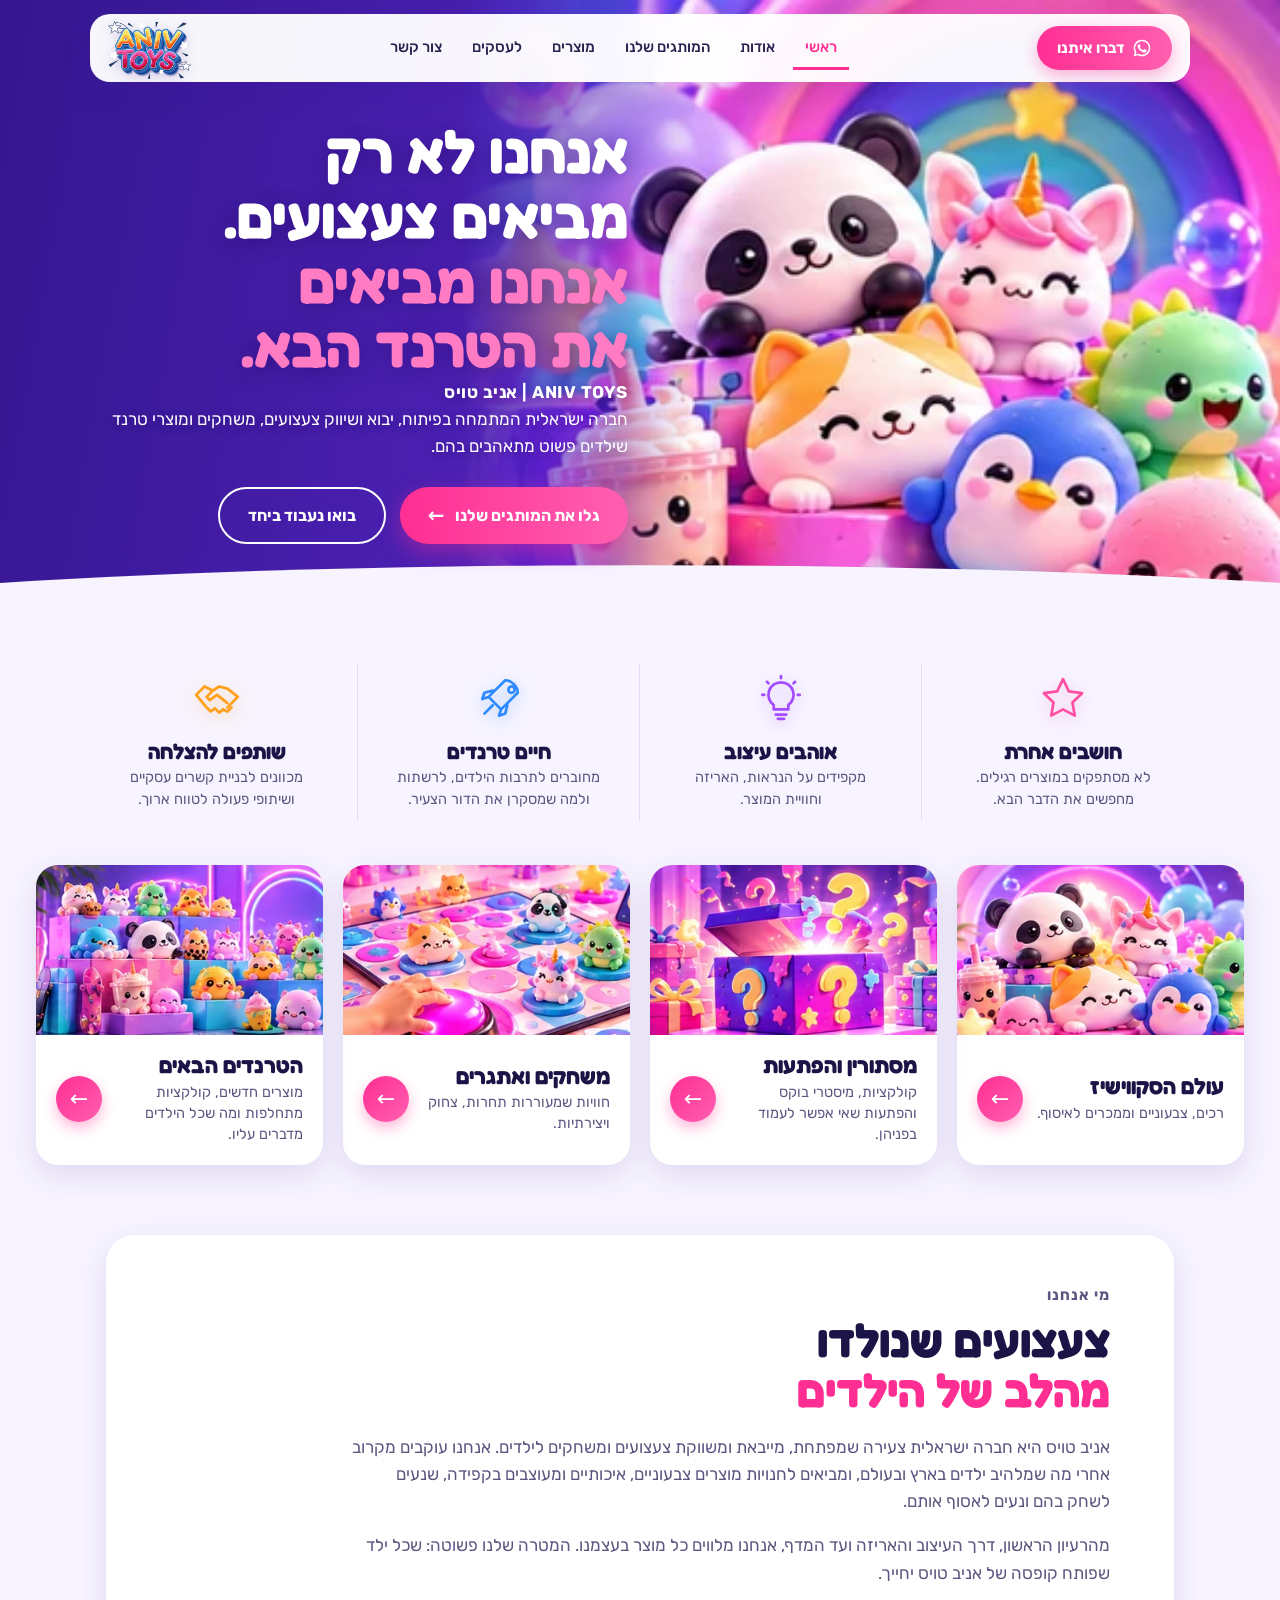
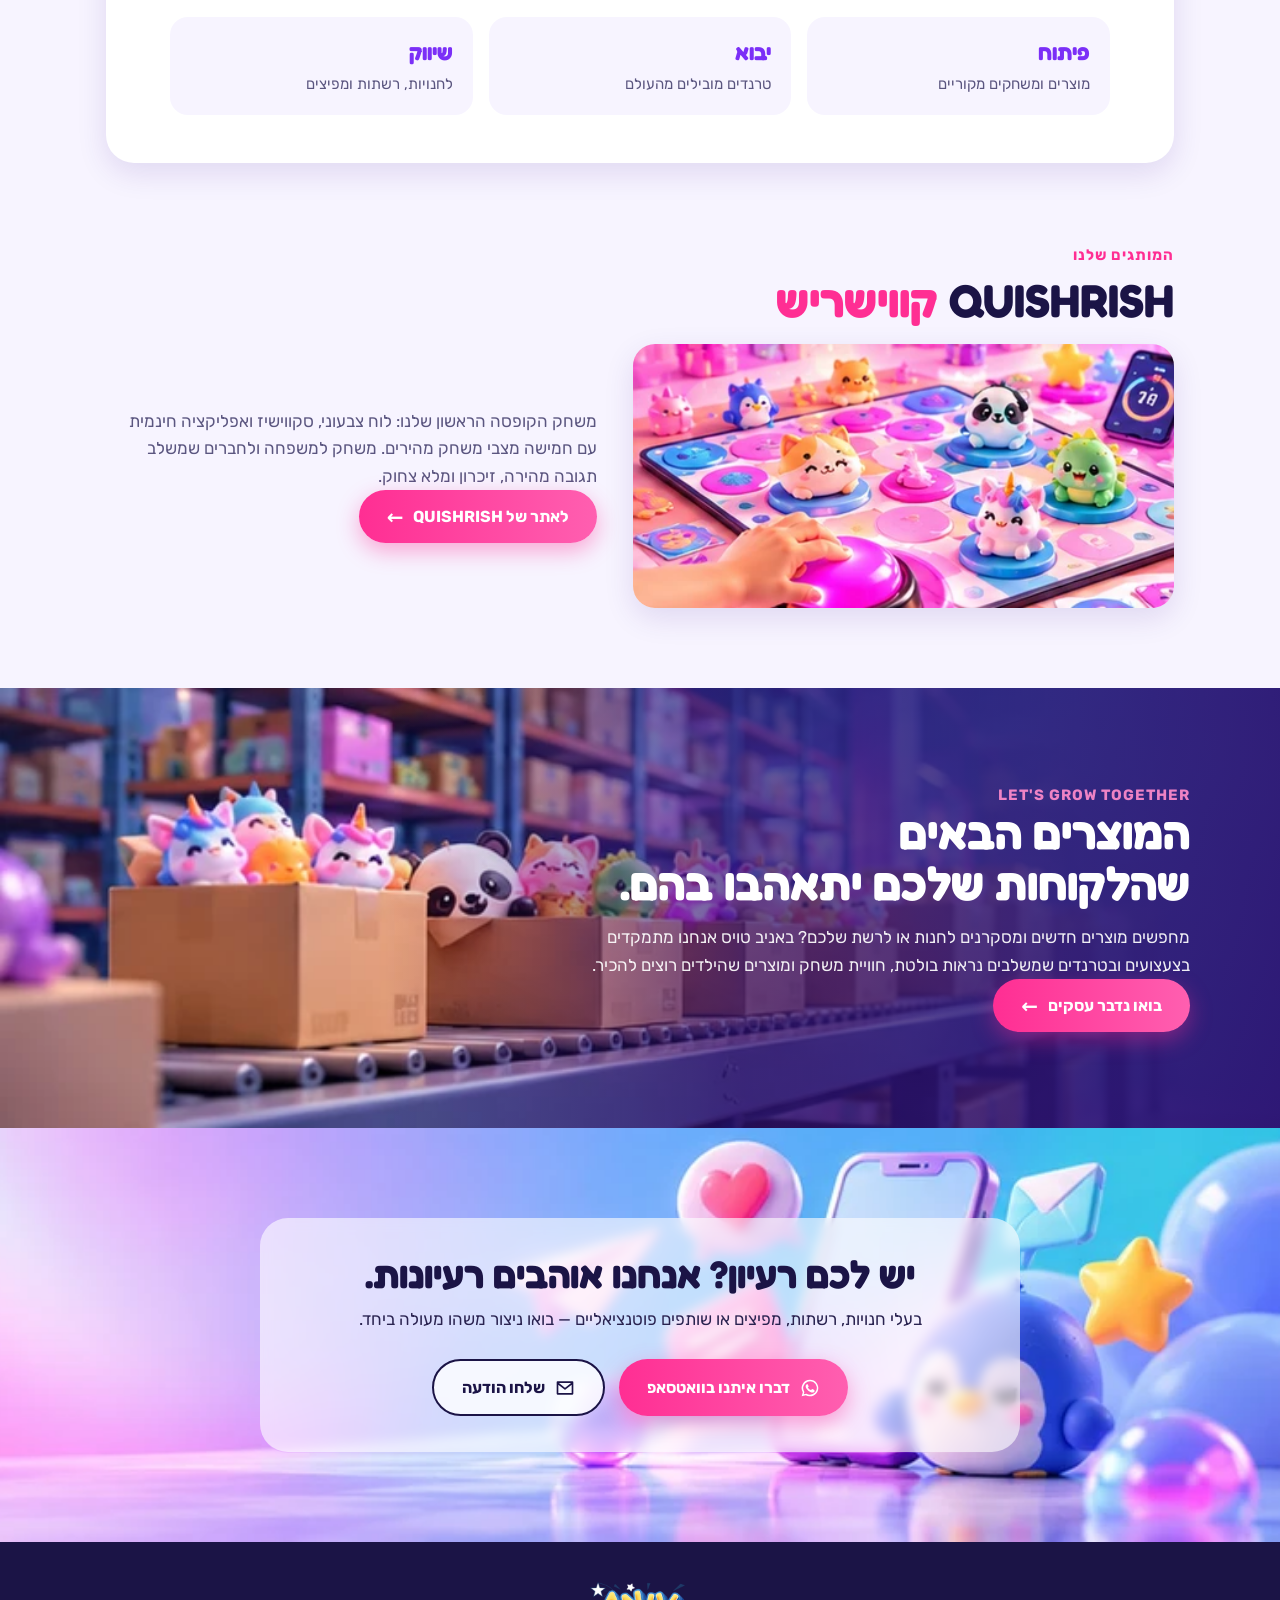
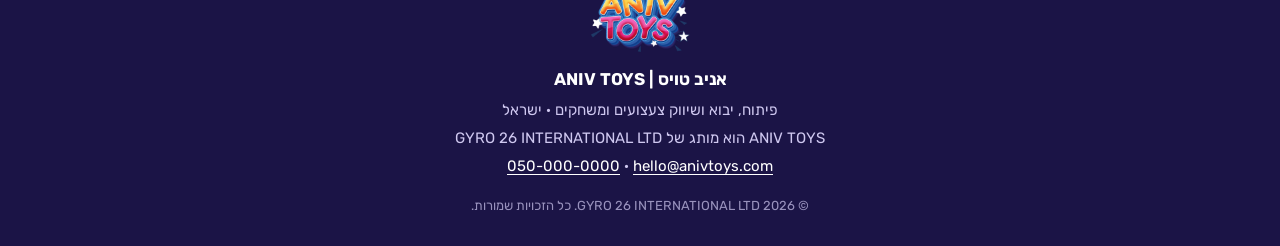
==== index.html @ ae161469 "ANIV TOYS site: one-page RTL site from the sketch Co-Authored-By: Claude Opus 5.5 <noreply@anthropic" ====
<!doctype html>
<html lang="he" dir="rtl">
<head>
<meta charset="utf-8">
<meta name="viewport" content="width=device-width, initial-scale=1">
<title>ANIV TOYS | אניב טויס — הטרנד הבא בצעצועים</title>
<meta name="description" content="אניב טויס — חברה ישראלית לפיתוח, יבוא ושיווק צעצועים, משחקים ומוצרי טרנד לילדים: סקווישיז, מיסטרי בוקס, משחקי קופסה ועוד.">
<meta property="og:title" content="ANIV TOYS | אניב טויס">
<meta property="og:description" content="אנחנו לא רק מביאים צעצועים. אנחנו מביאים את הטרנד הבא.">
<meta property="og:image" content="https://anivtoys.com/img/hero.webp">
<link rel="canonical" href="https://anivtoys.com/">
<link rel="icon" href="img/favicon.png">
<link rel="preconnect" href="https://fonts.googleapis.com">
<link rel="preconnect" href="https://fonts.gstatic.com" crossorigin>
<link href="https://fonts.googleapis.com/css2?family=Fredoka:wght@500;600;700&family=Rubik:wght@400;500;700&display=swap" rel="stylesheet">
<link rel="stylesheet" href="style.css">
</head>
<body>

<header class="top">
  <nav class="bar">
    <a class="cta-sm js-wa" href="#" target="_blank" rel="noopener"><svg><use href="#i-wa"/></svg>דברו איתנו</a>
    <button class="burger" aria-label="תפריט" aria-expanded="false"><span></span><span></span><span></span></button>
    <ul class="menu">
      <li><a href="#top" class="on">ראשי</a></li>
      <li><a href="#about">אודות</a></li>
      <li><a href="#brands">המותגים שלנו</a></li>
      <li><a href="#products">מוצרים</a></li>
      <li><a href="#business">לעסקים</a></li>
      <li><a href="#contact">צור קשר</a></li>
    </ul>
    <a class="logo" href="#top"><img src="img/logo.webp" alt="ANIV TOYS"></a>
  </nav>
</header>

<main id="top">

  <section class="hero">
    <div class="hero-txt">
      <h1>אנחנו לא רק<br>מביאים צעצועים.<br><span class="pink">אנחנו מביאים<br>את הטרנד הבא.</span></h1>
      <p class="kicker">ANIV TOYS | אניב טויס</p>
      <p>חברה ישראלית המתמחה בפיתוח, יבוא ושיווק צעצועים, משחקים ומוצרי טרנד שילדים פשוט מתאהבים בהם.</p>
      <div class="btns">
        <a class="btn pinkbtn" href="#products">גלו את המותגים שלנו <span class="arr">←</span></a>
        <a class="btn ghost" href="#business">בואו נעבוד ביחד</a>
      </div>
    </div>
  </section>

  <section class="values">
    <div class="val">
      <svg viewBox="0 0 48 48" class="ic" style="--c:#FF4FA3"><path d="M24 5l5.6 11.6 12.7 1.8-9.2 9 2.2 12.6L24 34l-11.3 6 2.2-12.6-9.2-9 12.7-1.8z"/></svg>
      <h3>חושבים אחרת</h3>
      <p>לא מסתפקים במוצרים רגילים.<br>מחפשים את הדבר הבא.</p>
    </div>
    <div class="val">
      <svg viewBox="0 0 48 48" class="ic" style="--c:#A24BFF"><path d="M24 8a12 12 0 0 0-7 21.8V34h14v-4.2A12 12 0 0 0 24 8zM19 39h10M21 43h6M24 2v2M8 20H6M42 20h-2M12 9l-1.5-1.5M36 9l1.5-1.5"/></svg>
      <h3>אוהבים עיצוב</h3>
      <p>מקפידים על הנראות, האריזה<br>וחוויית המוצר.</p>
    </div>
    <div class="val">
      <svg viewBox="0 0 48 48" class="ic" style="--c:#2E8BFF"><path d="M30 6c6 0 12 6 12 12L26 34l-12-12zM14 22l-6 2 2-6 8-2M26 34l-2 6 6-2 2-8M18 30l-8 8M33 15a3 3 0 1 1 0 .01"/></svg>
      <h3>חיים טרנדים</h3>
      <p>מחוברים לתרבות הילדים, לרשתות<br>ולמה שמסקרן את הדור הצעיר.</p>
    </div>
    <div class="val">
      <svg viewBox="0 0 48 48" class="ic" style="--c:#FF9F1A"><path d="M4 20l8-8 8 4 6-4 8 2 10 8M4 20l10 12M44 22l-10 10M14 32l4 4 4-3 4 4 4-3 4 2 4-4M20 16l-6 6 3 3 7-5 10 8"/></svg>
      <h3>שותפים להצלחה</h3>
      <p>מכוונים לבניית קשרים עסקיים<br>ושיתופי פעולה לטווח ארוך.</p>
    </div>
  </section>

  <section class="cards" id="products">
    <a class="card" href="#contact">
      <img src="img/card-squishies.webp" alt="סקווישיז צבעוניים" loading="lazy">
      <div class="card-b"><div><h3>עולם הסקווישיז</h3><p>רכים, צבעוניים וממכרים לאיסוף.</p></div><span class="go">←</span></div>
    </a>
    <a class="card" href="#contact">
      <img src="img/card-mystery.webp" alt="מיסטרי בוקס" loading="lazy">
      <div class="card-b"><div><h3>מסתורין והפתעות</h3><p>קולקציות, מיסטרי בוקס והפתעות שאי אפשר לעמוד בפניהן.</p></div><span class="go">←</span></div>
    </a>
    <a class="card" href="#brands">
      <img src="img/card-games.webp" alt="משחק קופסה עם סקווישיז" loading="lazy">
      <div class="card-b"><div><h3>משחקים ואתגרים</h3><p>חוויות שמעוררות תחרות, צחוק ויצירתיות.</p></div><span class="go">←</span></div>
    </a>
    <a class="card" href="#contact">
      <img src="img/card-trends.webp" alt="קולקציית צעצועים" loading="lazy">
      <div class="card-b"><div><h3>הטרנדים הבאים</h3><p>מוצרים חדשים, קולקציות מתחלפות ומה שכל הילדים מדברים עליו.</p></div><span class="go">←</span></div>
    </a>
  </section>

  <section class="about" id="about">
    <div class="about-in">
      <p class="eyebrow">מי אנחנו</p>
      <h2>צעצועים שנולדו<br><span class="pink">מהלב של הילדים</span></h2>
      <p>אניב טויס היא חברה ישראלית צעירה שמפתחת, מייבאת ומשווקת צעצועים ומשחקים לילדים. אנחנו עוקבים מקרוב אחרי מה שמלהיב ילדים בארץ ובעולם, ומביאים לחנויות מוצרים צבעוניים, איכותיים ומעוצבים בקפידה, שנעים לשחק בהם ונעים לאסוף אותם.</p>
      <p>מהרעיון הראשון, דרך העיצוב והאריזה ועד המדף, אנחנו מלווים כל מוצר בעצמנו. המטרה שלנו פשוטה: שכל ילד שפותח קופסה של אניב טויס יחייך.</p>
      <ul class="facts">
        <li><b>פיתוח</b><span>מוצרים ומשחקים מקוריים</span></li>
        <li><b>יבוא</b><span>טרנדים מובילים מהעולם</span></li>
        <li><b>שיווק</b><span>לחנויות, רשתות ומפיצים</span></li>
      </ul>
    </div>
  </section>

  <section class="brands" id="brands">
    <p class="eyebrow">המותגים שלנו</p>
    <h2>QUISHRISH <span class="pink">קווישריש</span></h2>
    <div class="brand">
      <img src="img/card-games.webp" alt="לוח המשחק QUISHRISH" loading="lazy">
      <div>
        <p>משחק הקופסה הראשון שלנו: לוח צבעוני, סקווישיז ואפליקציה חינמית עם חמישה מצבי משחק מהירים. משחק למשפחה ולחברים שמשלב תגובה מהירה, זיכרון ומלא צחוק.</p>
        <a class="btn pinkbtn" href="https://quishrish.com" target="_blank" rel="noopener">לאתר של QUISHRISH <span class="arr">←</span></a>
      </div>
    </div>
  </section>

  <section class="biz" id="business">
    <div class="biz-txt">
      <p class="eyebrow light">LET'S GROW TOGETHER</p>
      <h2>המוצרים הבאים<br>שהלקוחות שלכם יתאהבו בהם.</h2>
      <p>מחפשים מוצרים חדשים ומסקרנים לחנות או לרשת שלכם? באניב טויס אנחנו מתמקדים בצעצועים ובטרנדים שמשלבים נראות בולטת, חוויית משחק ומוצרים שהילדים רוצים להכיר.</p>
      <a class="btn pinkbtn" href="#contact">בואו נדבר עסקים <span class="arr">←</span></a>
    </div>
  </section>

  <section class="contact" id="contact">
    <div class="contact-in">
      <h2>יש לכם רעיון? אנחנו אוהבים רעיונות.</h2>
      <p>בעלי חנויות, רשתות, מפיצים או שותפים פוטנציאליים — בואו ניצור משהו מעולה ביחד.</p>
      <div class="btns center">
        <a class="btn pinkbtn js-wa" href="#" target="_blank" rel="noopener"><svg><use href="#i-wa"/></svg>דברו איתנו בוואטסאפ</a>
        <a class="btn ghost dark js-mail" href="#"><svg><use href="#i-mail"/></svg>שלחו הודעה</a>
      </div>
    </div>
  </section>

</main>

<footer class="foot">
  <img src="img/logo.webp" alt="ANIV TOYS" class="foot-logo">
  <div class="foot-info">
    <b>אניב טויס | ANIV TOYS</b>
    <span>פיתוח, יבוא ושיווק צעצועים ומשחקים · ישראל</span>
    <span>ANIV TOYS הוא מותג של <span dir="ltr">GYRO 26 INTERNATIONAL LTD</span></span>
    <span><a class="js-mail js-mail-txt" href="#"></a> · <a class="js-wa js-phone-txt" href="#" target="_blank" rel="noopener"></a></span>
  </div>
  <p class="copy">© <span class="js-year"></span> <span dir="ltr">GYRO 26 INTERNATIONAL LTD</span>. כל הזכויות שמורות.</p>
</footer>

<svg width="0" height="0" style="position:absolute">
  <symbol id="i-wa" viewBox="0 0 24 24"><path fill="currentColor" d="M12 2a10 10 0 0 0-8.6 15.1L2 22l5-1.3A10 10 0 1 0 12 2zm0 18.2a8.2 8.2 0 0 1-4.2-1.2l-.3-.2-3 .8.8-2.9-.2-.3A8.2 8.2 0 1 1 12 20.2zm4.5-6.1c-.2-.1-1.5-.7-1.7-.8s-.4-.1-.6.1-.7.8-.8 1-.3.2-.5.1a6.7 6.7 0 0 1-3.3-2.9c-.3-.4.3-.4.7-1.4.1-.2 0-.3 0-.4l-.8-1.8c-.2-.5-.4-.4-.6-.4h-.5a1 1 0 0 0-.7.3 3 3 0 0 0-.9 2.2 5.2 5.2 0 0 0 1.1 2.7 11.8 11.8 0 0 0 4.5 4c1.7.7 2.3.8 3.2.6a2.7 2.7 0 0 0 1.8-1.2 2.2 2.2 0 0 0 .1-1.2c0-.1-.2-.2-.5-.3z"/></symbol>
  <symbol id="i-mail" viewBox="0 0 24 24"><path fill="none" stroke="currentColor" stroke-width="2" stroke-linejoin="round" d="M3 5h18v14H3zM3 6l9 7 9-7"/></symbol>
</svg>

<script src="site.js"></script>
</body>
</html>
---- style.css ----
:root {
  --navy: #1B1446;
  --ink: #2A2350;
  --muted: #5B5680;
  --pink: #FF2E93;
  --pink2: #FF5FB0;
  --purple: #7B2FF7;
  --bg: #F7F4FF;
  --card: #fff;
  --r: 22px;
  --shadow: 0 10px 30px rgba(60, 20, 140, .12);
}
* { box-sizing: border-box; }
html { scroll-behavior: smooth; scroll-padding-top: 96px; }
body { margin: 0; background: var(--bg); color: var(--ink); font: 400 17px/1.6 Rubik, system-ui, sans-serif; overflow-x: hidden; }
img { max-width: 100%; display: block; }
a { color: inherit; text-decoration: none; }
h1, h2, h3 { font-family: Fredoka, Rubik, sans-serif; font-weight: 700; margin: 0; line-height: 1.1; color: var(--navy); }
.pink { color: var(--pink); }
svg use { pointer-events: none; }

/* ---------- תפריט עליון ---------- */
.top { position: fixed; inset: 14px 0 auto; z-index: 50; padding: 0 16px; }
.bar { max-width: 1100px; margin: 0 auto; height: 68px; background: rgba(255,255,255,.96); backdrop-filter: blur(10px); border-radius: 20px; box-shadow: var(--shadow); display: flex; align-items: center; gap: 24px; padding: 0 18px; }
.logo img { height: 58px; width: auto; margin-top: 4px; filter: drop-shadow(0 3px 6px rgba(60,20,140,.18)); }
.menu { direction: rtl; display: flex; gap: 6px; list-style: none; margin: 0 auto; padding: 0; }
.menu a { display: block; padding: 8px 12px; font-weight: 500; font-size: 15px; color: var(--ink); border-bottom: 3px solid transparent; }
.menu a:hover, .menu a.on { color: var(--pink); border-color: var(--pink); }
.cta-sm { direction: rtl; display: flex; align-items: center; gap: 8px; background: linear-gradient(90deg, var(--pink), var(--pink2)); color: #fff; font-weight: 700; padding: 10px 20px; border-radius: 999px; font-size: 15px; box-shadow: 0 6px 16px rgba(255,46,147,.35); white-space: nowrap; }
.cta-sm svg, .btn svg { width: 20px; height: 20px; flex: none; }
.burger { display: none; background: none; border: 0; padding: 8px; cursor: pointer; }
.burger span { display: block; width: 24px; height: 3px; background: var(--navy); border-radius: 2px; margin: 4px 0; }

/* ---------- כפתורים ---------- */
.btns { display: flex; flex-wrap: wrap; gap: 14px; margin-top: 26px; }
.btns.center { justify-content: center; }
.btn { display: inline-flex; align-items: center; gap: 10px; padding: 14px 28px; border-radius: 999px; font-weight: 700; font-size: 16px; transition: transform .15s; }
.btn:hover { transform: translateY(-2px); }
.pinkbtn { background: linear-gradient(90deg, var(--pink), var(--pink2)); color: #fff; box-shadow: 0 8px 22px rgba(255,46,147,.4); }
.ghost { border: 2px solid #fff; color: #fff; }
.ghost.dark { border-color: var(--navy); color: var(--navy); background: rgba(255,255,255,.8); }
.arr { font-size: 20px; line-height: 1; }

/* ---------- גיבור ---------- */
.hero { min-height: 600px; padding: 120px 0 90px; background: linear-gradient(100deg, #34178F 0%, #4F21B8 45%, #6A2FE0 100%); position: relative; display: flex; align-items: center; overflow: hidden; }
.hero::before { content: ""; position: absolute; top: 0; bottom: 0; right: 0; width: 64%; background: url(img/hero.webp) right center / cover no-repeat; -webkit-mask-image: linear-gradient(to left, #000 72%, transparent); mask-image: linear-gradient(to left, #000 72%, transparent); }
.hero::after { content: ""; position: absolute; inset: auto 0 -1px; height: 70px; background: var(--bg); clip-path: ellipse(75% 100% at 50% 100%); }
.hero-txt { position: relative; z-index: 1; width: min(540px, 42%); margin-left: max(24px, calc((100vw - 1100px) / 2)); margin-right: auto; color: #fff; }
.hero h1 { color: #fff; font-size: clamp(36px, 4.6vw, 62px); text-shadow: 0 4px 20px rgba(30,0,80,.35); }
.hero .pink { color: #FF7BC4; }
.kicker { font-weight: 700; margin: 22px 0 4px; letter-spacing: .5px; }
.hero p { margin: 0; text-shadow: 0 2px 10px rgba(30,0,80,.4); }

/* ---------- ערכים ---------- */
.values { max-width: 1160px; margin: 10px auto 0; padding: 20px 16px; display: grid; grid-template-columns: repeat(4, 1fr); text-align: center; }
.val { padding: 10px 18px; }
.val + .val { border-right: 1px solid #E4DDF7; }
.ic { width: 50px; height: 50px; fill: none; stroke: var(--c); stroke-width: 2.6; stroke-linecap: round; stroke-linejoin: round; margin: 0 auto 8px; filter: drop-shadow(0 4px 8px color-mix(in srgb, var(--c) 35%, transparent)); }
.val h3 { font-size: 21px; margin-bottom: 4px; }
.val p { margin: 0; font-size: 14.5px; color: var(--muted); line-height: 1.5; }

/* ---------- כרטיסים ---------- */
.cards { max-width: 1240px; margin: 24px auto 70px; padding: 0 16px; display: grid; grid-template-columns: repeat(4, 1fr); gap: 20px; }
.card { background: var(--card); border-radius: var(--r); overflow: hidden; box-shadow: var(--shadow); transition: transform .2s, box-shadow .2s; display: flex; flex-direction: column; }
.card:hover { transform: translateY(-6px); box-shadow: 0 18px 40px rgba(60,20,140,.2); }
.card img { aspect-ratio: 16 / 9.5; object-fit: cover; width: 100%; }
.card-b { display: flex; align-items: center; gap: 12px; padding: 18px 20px 20px; flex: 1; }
.card-b h3 { font-size: 22px; color: var(--navy); }
.card-b p { margin: 4px 0 0; font-size: 14.5px; color: var(--muted); line-height: 1.45; }
.go { flex: none; margin-right: auto; width: 46px; height: 46px; border-radius: 50%; background: linear-gradient(135deg, var(--pink), var(--pink2)); color: #fff; display: grid; place-items: center; font-size: 22px; box-shadow: 0 6px 14px rgba(255,46,147,.35); }

/* ---------- אודות ומותגים ---------- */
.eyebrow { color: var(--pink); font-weight: 700; letter-spacing: 1px; margin: 0 0 8px; font-size: 15px; }
.eyebrow.light { color: #FF8BCB; }
.about, .brands { max-width: 1100px; margin: 0 auto 80px; padding: 0 16px; }
.about-in { background: #fff; border-radius: 28px; box-shadow: var(--shadow); padding: 48px clamp(22px, 5vw, 64px); }
.about h2, .brands h2 { font-size: clamp(30px, 3.6vw, 46px); margin-bottom: 18px; }
.about p { max-width: 760px; color: var(--muted); }
.facts { list-style: none; padding: 0; margin: 30px 0 0; display: grid; grid-template-columns: repeat(3, 1fr); gap: 16px; }
.facts li { background: var(--bg); border-radius: 18px; padding: 18px 20px; }
.facts b { display: block; font-family: Fredoka, Rubik, sans-serif; font-size: 22px; color: var(--purple); }
.facts span { font-size: 15px; color: var(--muted); }
.brand { display: grid; grid-template-columns: 1.1fr 1fr; gap: 36px; align-items: center; }
.brand img { border-radius: var(--r); box-shadow: var(--shadow); width: 100%; }
.brand p { color: var(--muted); margin: 0; }

/* ---------- לעסקים ---------- */
.biz { background: url(img/business.webp) left center / cover no-repeat, #3A7BEA; min-height: 440px; display: flex; align-items: center; position: relative; }
.biz::before { content: ""; position: absolute; inset: 0; background: linear-gradient(270deg, rgba(43,15,110,.92) 0%, rgba(43,15,110,.7) 42%, rgba(43,15,110,0) 70%); }
.biz-txt { position: relative; width: min(600px, 52%); margin-right: max(24px, calc((100vw - 1100px) / 2)); padding: 60px 0; color: #fff; }
.biz h2 { color: #fff; font-size: clamp(30px, 3.6vw, 48px); margin-bottom: 16px; }
.biz p { margin: 0; opacity: .92; }

/* ---------- צור קשר ---------- */
.contact { background: url(img/contact.webp) right center / cover no-repeat, #C9B5FF; padding: 90px 16px; }
.contact-in { max-width: 760px; margin: 0 auto; text-align: center; background: rgba(255,255,255,.6); backdrop-filter: blur(6px); border-radius: 28px; padding: 36px 24px; }
.contact h2 { font-size: clamp(26px, 3vw, 38px); margin-bottom: 10px; }
.contact p { margin: 0; color: var(--ink); }

/* ---------- תחתית ---------- */
.foot { background: var(--navy); color: #CFC8F0; padding: 40px 16px 30px; text-align: center; font-size: 15px; }
.foot-logo { height: 70px; width: auto; margin: 0 auto 14px; }
.foot-info { display: flex; flex-direction: column; gap: 4px; }
.foot-info b { color: #fff; font-size: 17px; }
.foot a { color: #fff; text-decoration: underline; text-underline-offset: 3px; }
.foot-info a[dir] { unicode-bidi: isolate; }
.copy { margin: 18px 0 0; font-size: 13px; opacity: .7; }

/* ---------- טאבלט ---------- */
@media (max-width: 1000px) {
  .menu a { padding: 8px 8px; font-size: 14px; }
  .cards { grid-template-columns: repeat(2, 1fr); }
  .values { grid-template-columns: repeat(2, 1fr); row-gap: 20px; }
  .val:nth-child(3) { border-right: 0; }
}

/* ---------- טלפון ---------- */
@media (max-width: 820px) {
  .top { inset: 10px 0 auto; padding: 0 10px; }
  .bar { height: 62px; gap: 10px; padding: 0 12px; }
  .logo { margin-left: auto; }
  .logo img { height: 50px; }
  .burger { display: block; order: 2; }
  .cta-sm { order: 1; padding: 9px 14px; font-size: 14px; }
  .logo { order: 3; }
  .menu { display: none; position: absolute; top: 70px; left: 10px; right: 10px; flex-direction: column; background: #fff; border-radius: 18px; box-shadow: var(--shadow); padding: 10px; gap: 0; }
  .menu.open { display: flex; }
  .menu a { padding: 12px 14px; font-size: 17px; border: 0; border-radius: 12px; }
  .menu a.on { background: var(--bg); }

  .hero { min-height: 0; padding: 82px 0 70px; flex-direction: column; background: #4F21B8; }
  .hero::before { content: ""; position: static; display: block; width: 100%; aspect-ratio: 955 / 400; background: url(img/hero.webp) 88% center / cover no-repeat; margin-top: 0; mask-image: linear-gradient(#000 70%, transparent); -webkit-mask-image: linear-gradient(#000 70%, transparent); }
  .hero-txt { width: auto; margin: -20px 16px 0; position: relative; }
  .hero h1 { font-size: 34px; }
  .hero::after { height: 40px; }

  .values { grid-template-columns: 1fr 1fr; padding: 10px 8px; }
  .val { padding: 10px 8px; }
  .val h3 { font-size: 18px; }
  .cards { grid-template-columns: 1fr; gap: 16px; margin-bottom: 50px; }
  .about, .brands { margin-bottom: 56px; }
  .about-in { padding: 30px 20px; }
  .facts { grid-template-columns: 1fr; }
  .brand { grid-template-columns: 1fr; gap: 20px; }

  .biz { flex-direction: column; min-height: 0; background: #2B0F6E; }
  .biz::before { position: static; display: block; width: 100%; aspect-ratio: 955 / 330; background: url(img/business.webp) left center / cover no-repeat; }
  .biz-txt { width: auto; margin: 0 16px; padding: 28px 0 44px; }

  .contact { background-position: 85% center; padding: 50px 16px; }
  .contact-in { background: rgba(255,255,255,.75); }
  .btns .btn { flex: 1 1 100%; justify-content: center; }
}
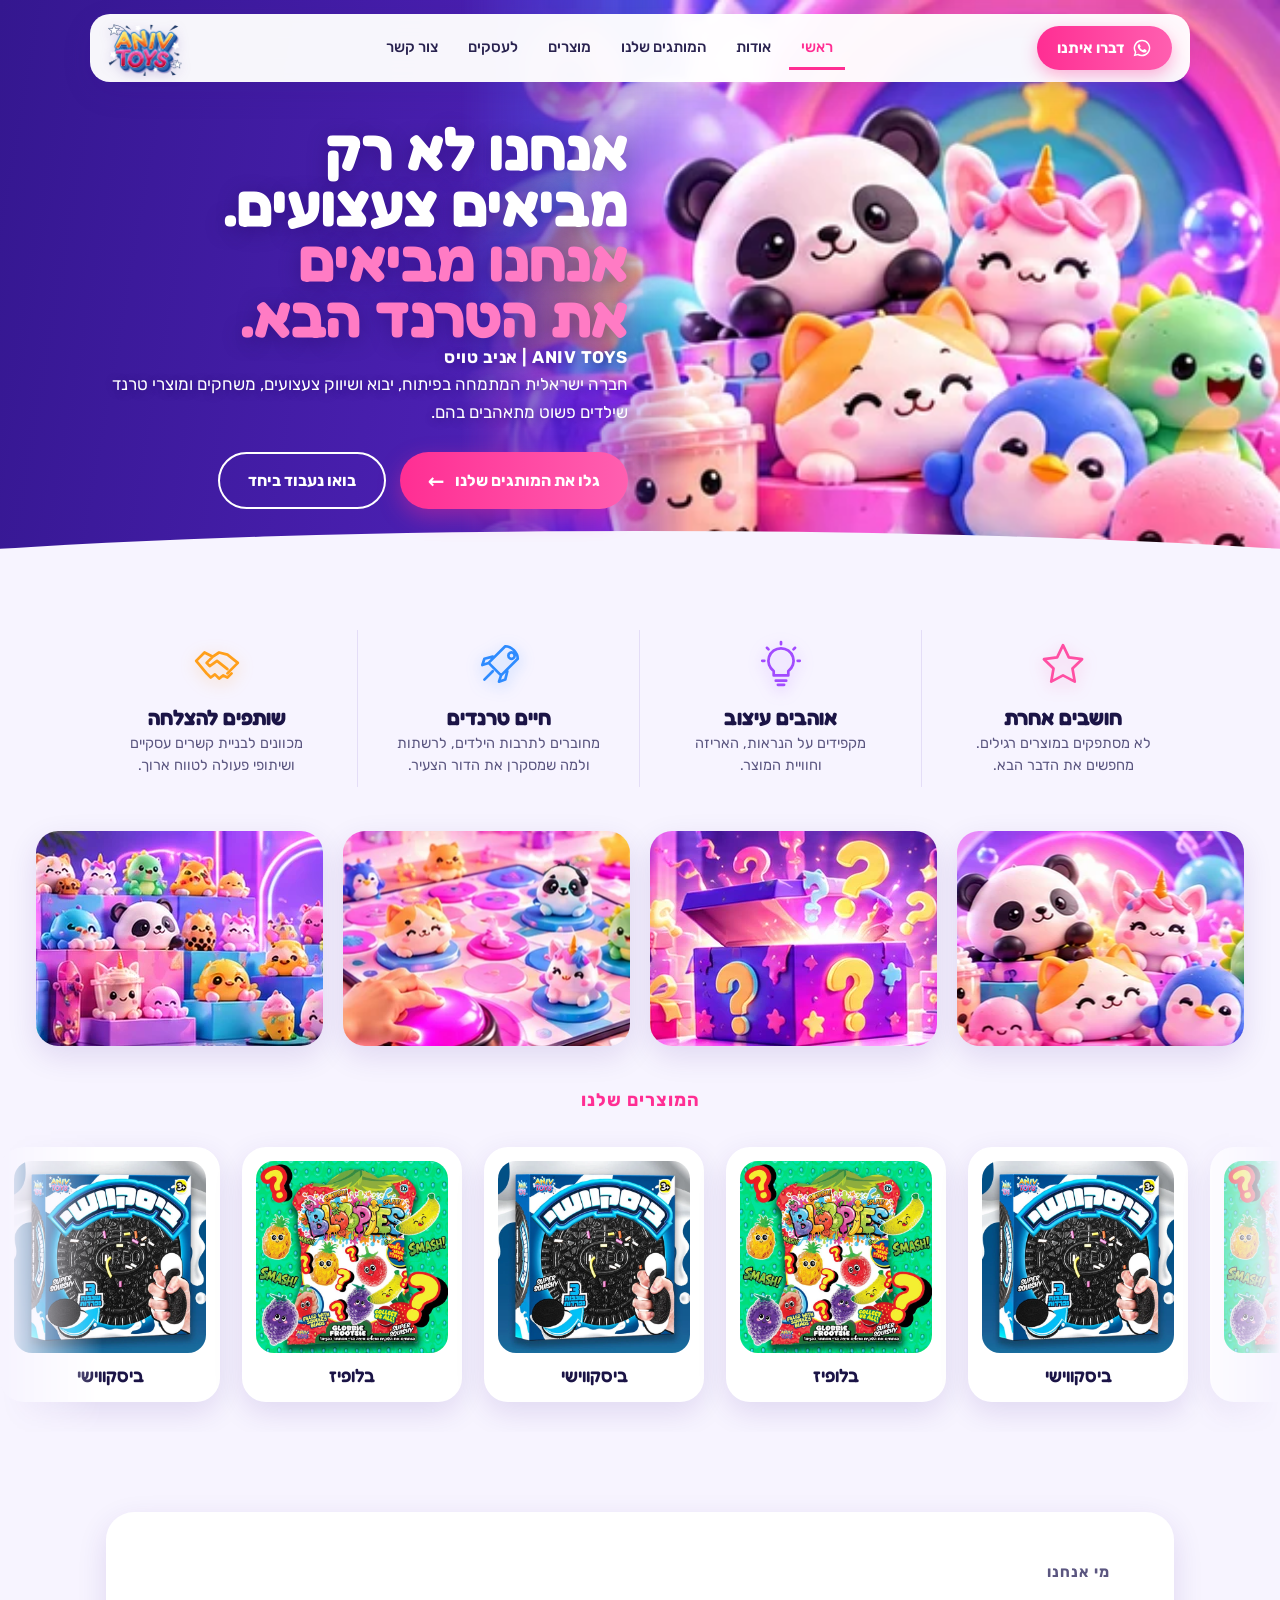
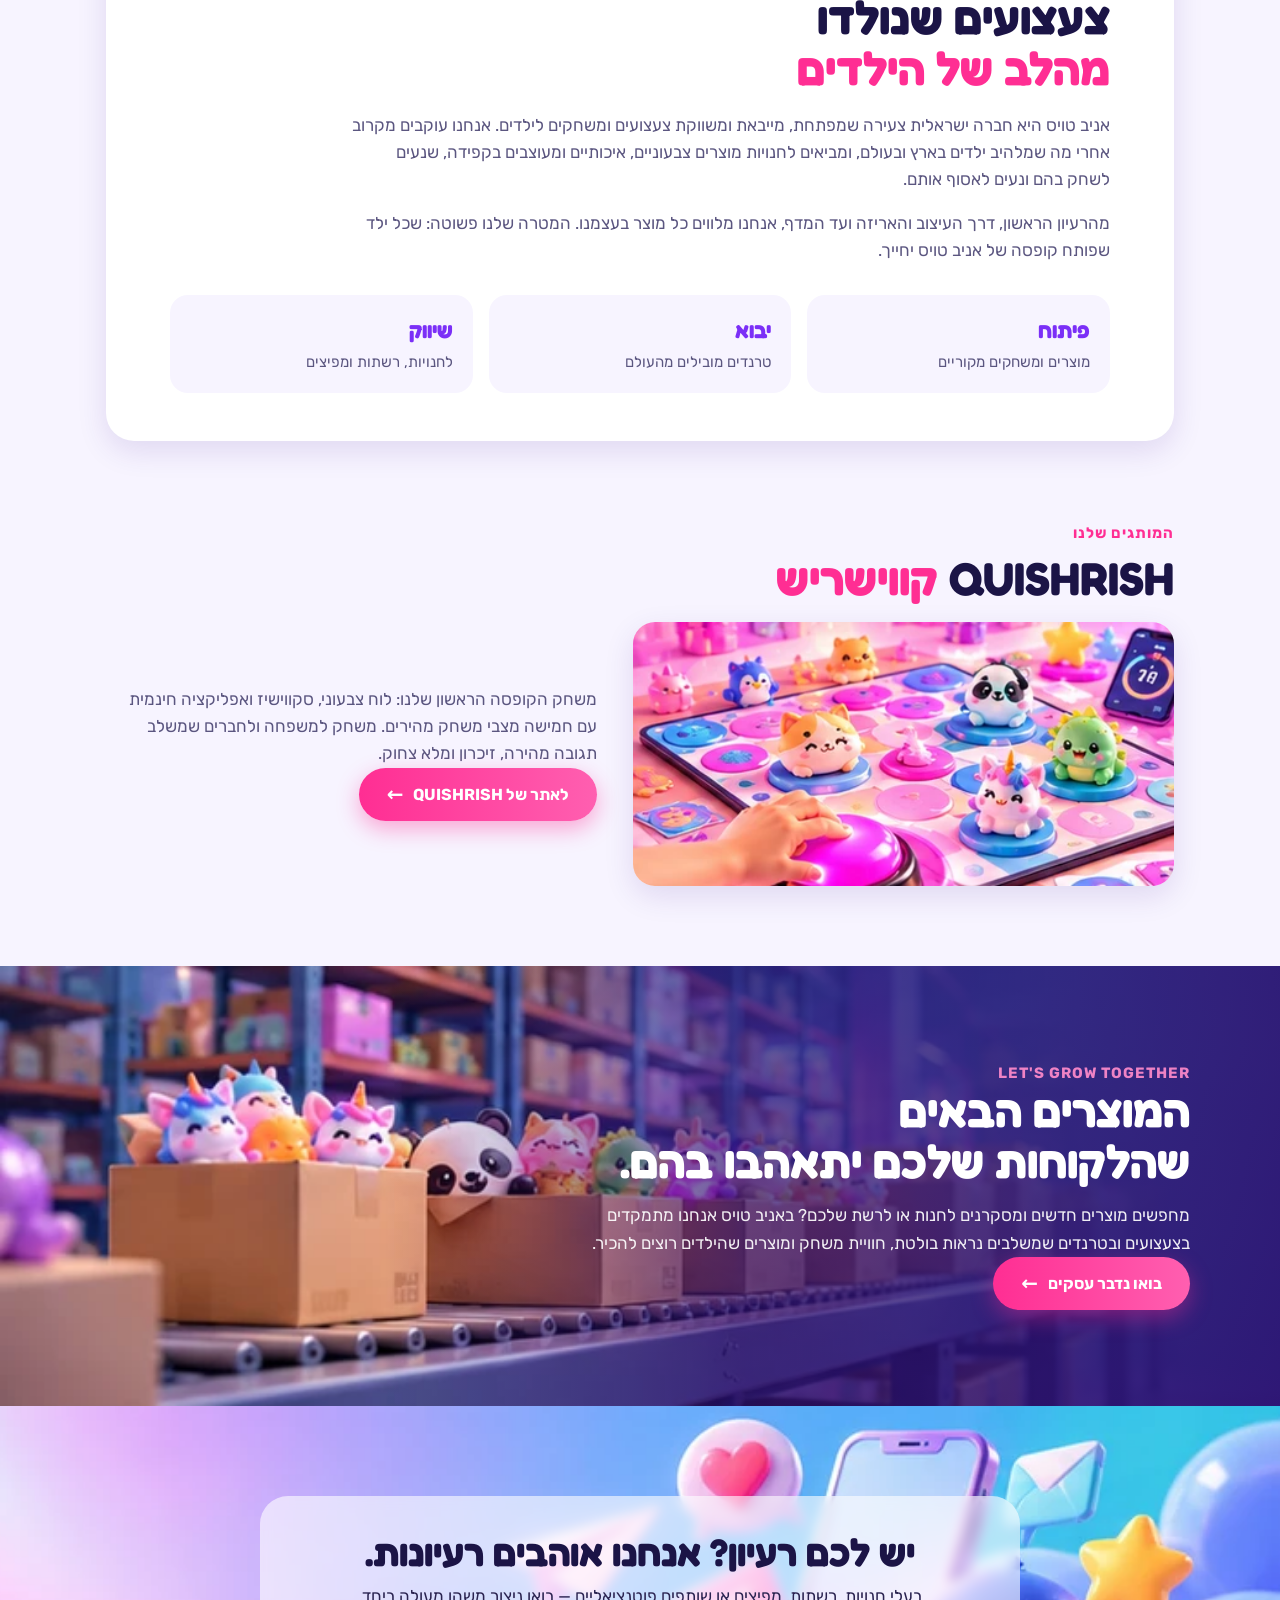
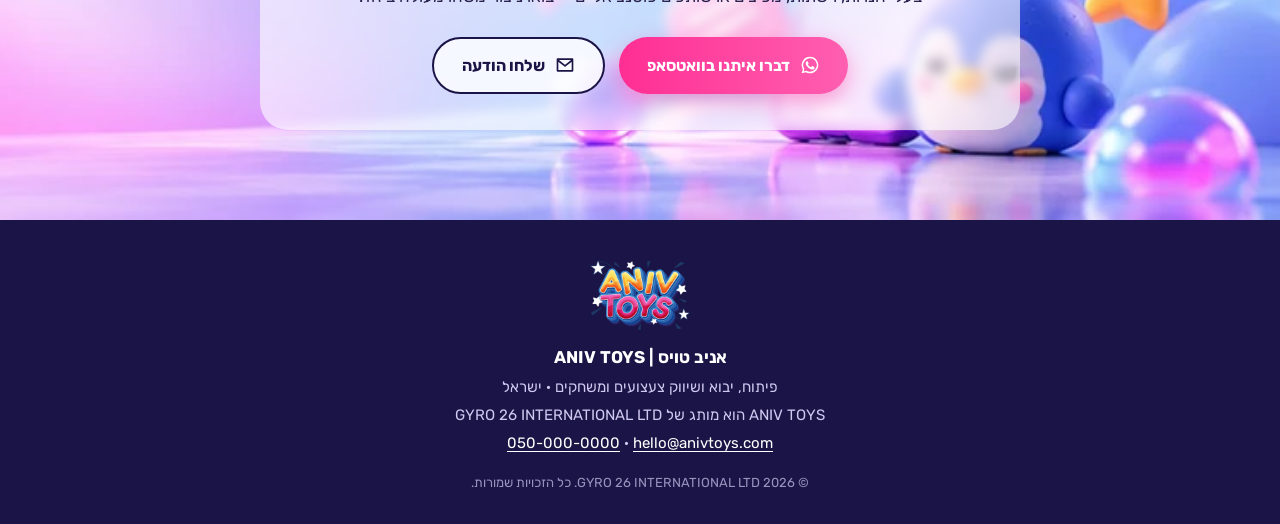
==== commit 5def9d21: "Image-only tiles + floating product carousel (Biskwishy, Bloopies) Co-Authored-By: Claude Opus 5.5 <" ====
--- a/index.html
+++ b/index.html
@@ -71,22 +71,15 @@
   </section>
 
   <section class="cards" id="products">
-    <a class="card" href="#contact">
-      <img src="img/card-squishies.webp" alt="סקווישיז צבעוניים" loading="lazy">
-      <div class="card-b"><div><h3>עולם הסקווישיז</h3><p>רכים, צבעוניים וממכרים לאיסוף.</p></div><span class="go">←</span></div>
-    </a>
-    <a class="card" href="#contact">
-      <img src="img/card-mystery.webp" alt="מיסטרי בוקס" loading="lazy">
-      <div class="card-b"><div><h3>מסתורין והפתעות</h3><p>קולקציות, מיסטרי בוקס והפתעות שאי אפשר לעמוד בפניהן.</p></div><span class="go">←</span></div>
-    </a>
-    <a class="card" href="#brands">
-      <img src="img/card-games.webp" alt="משחק קופסה עם סקווישיז" loading="lazy">
-      <div class="card-b"><div><h3>משחקים ואתגרים</h3><p>חוויות שמעוררות תחרות, צחוק ויצירתיות.</p></div><span class="go">←</span></div>
-    </a>
-    <a class="card" href="#contact">
-      <img src="img/card-trends.webp" alt="קולקציית צעצועים" loading="lazy">
-      <div class="card-b"><div><h3>הטרנדים הבאים</h3><p>מוצרים חדשים, קולקציות מתחלפות ומה שכל הילדים מדברים עליו.</p></div><span class="go">←</span></div>
-    </a>
+    <div class="tile"><img src="img/card-squishies.webp" alt="סקווישיז צבעוניים" loading="lazy"></div>
+    <div class="tile"><img src="img/card-mystery.webp" alt="מיסטרי בוקס" loading="lazy"></div>
+    <div class="tile"><img src="img/card-games.webp" alt="משחק קופסה עם סקווישיז" loading="lazy"></div>
+    <div class="tile"><img src="img/card-trends.webp" alt="קולקציית צעצועים" loading="lazy"></div>
+  </section>
+
+  <section class="shelf" aria-label="המוצרים שלנו">
+    <p class="eyebrow">המוצרים שלנו</p>
+    <div class="track-wrap"><div class="track" id="track"></div></div>
   </section>
 
   <section class="about" id="about">
--- a/style.css
+++ b/style.css
@@ -22,7 +22,7 @@
 /* ---------- תפריט עליון ---------- */
 .top { position: fixed; inset: 14px 0 auto; z-index: 50; padding: 0 16px; }
 .bar { max-width: 1100px; margin: 0 auto; height: 68px; background: rgba(255,255,255,.96); backdrop-filter: blur(10px); border-radius: 20px; box-shadow: var(--shadow); display: flex; align-items: center; gap: 24px; padding: 0 18px; }
-.logo img { height: 58px; width: auto; margin-top: 4px; filter: drop-shadow(0 3px 6px rgba(60,20,140,.18)); }
+.logo img { height: 52px; width: auto; margin-top: 4px; filter: drop-shadow(0 3px 6px rgba(60,20,140,.18)); }
 .menu { direction: rtl; display: flex; gap: 6px; list-style: none; margin: 0 auto; padding: 0; }
 .menu a { display: block; padding: 8px 12px; font-weight: 500; font-size: 15px; color: var(--ink); border-bottom: 3px solid transparent; }
 .menu a:hover, .menu a.on { color: var(--pink); border-color: var(--pink); }
@@ -46,7 +46,7 @@
 .hero::before { content: ""; position: absolute; top: 0; bottom: 0; right: 0; width: 64%; background: url(img/hero.webp) right center / cover no-repeat; -webkit-mask-image: linear-gradient(to left, #000 72%, transparent); mask-image: linear-gradient(to left, #000 72%, transparent); }
 .hero::after { content: ""; position: absolute; inset: auto 0 -1px; height: 70px; background: var(--bg); clip-path: ellipse(75% 100% at 50% 100%); }
 .hero-txt { position: relative; z-index: 1; width: min(540px, 42%); margin-left: max(24px, calc((100vw - 1100px) / 2)); margin-right: auto; color: #fff; }
-.hero h1 { color: #fff; font-size: clamp(36px, 4.6vw, 62px); text-shadow: 0 4px 20px rgba(30,0,80,.35); }
+.hero h1 { color: #fff; font-size: clamp(36px, 4.6vw, 62px); line-height: .95; text-shadow: 0 4px 20px rgba(30,0,80,.35); }
 .hero .pink { color: #FF7BC4; }
 .kicker { font-weight: 700; margin: 22px 0 4px; letter-spacing: .5px; }
 .hero p { margin: 0; text-shadow: 0 2px 10px rgba(30,0,80,.4); }
@@ -59,15 +59,26 @@
 .val h3 { font-size: 21px; margin-bottom: 4px; }
 .val p { margin: 0; font-size: 14.5px; color: var(--muted); line-height: 1.5; }
 
-/* ---------- כרטיסים ---------- */
-.cards { max-width: 1240px; margin: 24px auto 70px; padding: 0 16px; display: grid; grid-template-columns: repeat(4, 1fr); gap: 20px; }
-.card { background: var(--card); border-radius: var(--r); overflow: hidden; box-shadow: var(--shadow); transition: transform .2s, box-shadow .2s; display: flex; flex-direction: column; }
-.card:hover { transform: translateY(-6px); box-shadow: 0 18px 40px rgba(60,20,140,.2); }
-.card img { aspect-ratio: 16 / 9.5; object-fit: cover; width: 100%; }
-.card-b { display: flex; align-items: center; gap: 12px; padding: 18px 20px 20px; flex: 1; }
-.card-b h3 { font-size: 22px; color: var(--navy); }
-.card-b p { margin: 4px 0 0; font-size: 14.5px; color: var(--muted); line-height: 1.45; }
-.go { flex: none; margin-right: auto; width: 46px; height: 46px; border-radius: 50%; background: linear-gradient(135deg, var(--pink), var(--pink2)); color: #fff; display: grid; place-items: center; font-size: 22px; box-shadow: 0 6px 14px rgba(255,46,147,.35); }
+/* ---------- בוקסים ---------- */
+.cards { max-width: 1240px; margin: 24px auto 40px; padding: 0 16px; display: grid; grid-template-columns: repeat(4, 1fr); gap: 20px; }
+.tile { border-radius: var(--r); overflow: hidden; box-shadow: var(--shadow); transition: transform .25s; }
+.tile:hover { transform: translateY(-6px) rotate(-.6deg); }
+.tile img { width: 100%; aspect-ratio: 4 / 3; object-fit: cover; }
+
+/* ---------- קרוסלת מוצרים (נגללת לבד, נעצרת במעבר עכבר) ---------- */
+.shelf { margin: 0 auto 80px; text-align: center; }
+.shelf .eyebrow { font-size: 18px; margin-bottom: 16px; }
+.track-wrap { direction: ltr; overflow: hidden; padding: 16px 0 30px; -webkit-mask-image: linear-gradient(90deg, transparent, #000 8%, #000 92%, transparent); mask-image: linear-gradient(90deg, transparent, #000 8%, #000 92%, transparent); }
+.track { display: flex; width: max-content; animation: slide var(--dur, 40s) linear infinite; direction: ltr; }
+.track-wrap:hover .track { animation-play-state: paused; }
+@keyframes slide { to { transform: translateX(-50%); } }
+.prod { direction: rtl; width: 220px; flex: none; margin-right: 22px; background: #fff; border-radius: 24px; box-shadow: var(--shadow); padding: 14px 14px 16px; animation: bob 3.2s ease-in-out infinite; animation-delay: calc(var(--i) * -.45s); }
+@keyframes bob { 50% { transform: translateY(-10px); } }
+.prod .pimg { aspect-ratio: 1; border-radius: 18px; background: linear-gradient(135deg, #F3E8FF, #FFE3F1); display: grid; place-items: center; overflow: hidden; }
+.prod .pimg img { width: 100%; height: 100%; object-fit: cover; }
+.prod .pimg span { font-size: 54px; opacity: .5; }
+.prod h4 { margin: 12px 0 0; font: 600 18px/1.2 Fredoka, Rubik, sans-serif; color: var(--navy); }
+@media (prefers-reduced-motion: reduce) { .track, .prod { animation: none; } .track-wrap { overflow-x: auto; } }
 
 /* ---------- אודות ומותגים ---------- */
 .eyebrow { color: var(--pink); font-weight: 700; letter-spacing: 1px; margin: 0 0 8px; font-size: 15px; }
@@ -119,7 +130,7 @@
   .top { inset: 10px 0 auto; padding: 0 10px; }
   .bar { height: 62px; gap: 10px; padding: 0 12px; }
   .logo { margin-left: auto; }
-  .logo img { height: 50px; }
+  .logo img { height: 45px; }
   .burger { display: block; order: 2; }
   .cta-sm { order: 1; padding: 9px 14px; font-size: 14px; }
   .logo { order: 3; }
@@ -137,7 +148,10 @@
   .values { grid-template-columns: 1fr 1fr; padding: 10px 8px; }
   .val { padding: 10px 8px; }
   .val h3 { font-size: 18px; }
-  .cards { grid-template-columns: 1fr; gap: 16px; margin-bottom: 50px; }
+  .cards { grid-template-columns: 1fr 1fr; gap: 12px; margin-bottom: 24px; }
+  .tile { border-radius: 16px; }
+  .prod { width: 170px; }
+  .shelf { margin-bottom: 56px; }
   .about, .brands { margin-bottom: 56px; }
   .about-in { padding: 30px 20px; }
   .facts { grid-template-columns: 1fr; }
